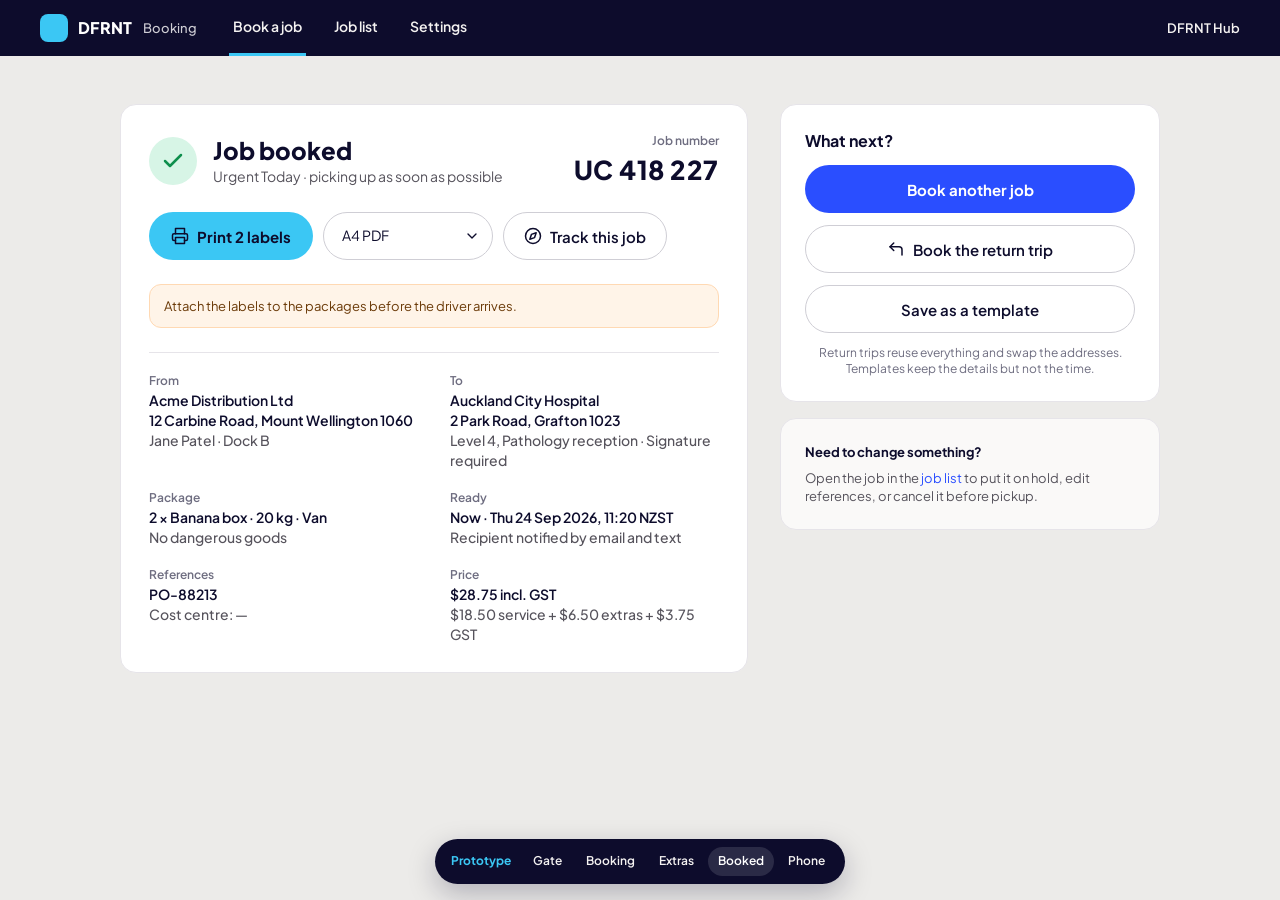
==== booked.html @ 65beafbd "Booking page redesign: clickable static prototype Co-Authored-By: Claude Fable 5.1 <noreply@anthropi" ====
<!doctype html>
<html lang="en">
<head>
<meta charset="utf-8">
<meta name="viewport" content="width=device-width, initial-scale=1">
<title>Job booked — DFRNT booking redesign</title>
<link rel="preconnect" href="https://fonts.googleapis.com">
<link href="https://fonts.googleapis.com/css2?family=Plus+Jakarta+Sans:wght@400;500;600;700;800&display=swap" rel="stylesheet">
<link rel="stylesheet" href="styles.css">
<style>
.k { font-size: 12px; color: var(--dd-secondary); font-weight: 600; }
.v { font-size: 14px; font-weight: 600; line-height: 20px; }
.v small { display: block; font-weight: 500; color: var(--dd-text-2); font-size: 14px; }
.facts { display: grid; grid-template-columns: 1fr 1fr; gap: 20px 32px; padding-top: 20px; border-top: 1px solid var(--dd-outline-variant); }
.bk { width: 100%; max-width: 1040px; display: grid; grid-template-columns: 1fr 380px; gap: 32px; align-items: start; }
@media (max-width: 960px) { .bk { grid-template-columns: 1fr; } }
@media (max-width: 560px) { .facts { grid-template-columns: 1fr; } }
</style>
</head>
<body>
<header class="topbar"><div class="brand"><div class="brand-mark"></div><span class="brand-name">DFRNT</span><span class="brand-app">Booking</span></div><nav class="nav"><a href="index.html" class="on">Book a job</a><a href="#">Job list</a><a href="#">Settings</a></nav><a href="#" class="hublink">DFRNT Hub</a></header>

<main class="page" style="padding-top: 48px">
  <div class="bk">
    <div class="card" style="padding: 28px; gap: 24px">
      <div style="display: flex; gap: 16px; align-items: center; flex-wrap: wrap">
        <div style="width: 48px; height: 48px; border-radius: 50%; background: #d7f5e6; display: flex; align-items: center; justify-content: center; flex-shrink: 0"><svg width="24" height="24" viewBox="0 0 24 24" fill="none" stroke="#0e8f4d" stroke-width="2.5" stroke-linecap="round" stroke-linejoin="round"><polyline points="20 6 9 17 4 12"/></svg></div>
        <div style="display: flex; flex-direction: column; gap: 2px"><h1 style="margin: 0; font-size: 24px; font-weight: 800; line-height: 30px">Job booked</h1><span style="font-size: 14px; color: var(--dd-text-2)">Urgent Today · picking up as soon as possible</span></div>
        <div style="margin-left: auto; text-align: right; display: flex; flex-direction: column; gap: 2px"><span class="k">Job number</span><span style="font-size: 26px; font-weight: 800; letter-spacing: .02em">UC 418 227</span></div>
      </div>

      <div style="display: flex; gap: 10px; flex-wrap: wrap">
        <a href="#" class="cta" style="width: auto; padding: 0 22px; height: 48px; font-size: 15px"><svg width="18" height="18" viewBox="0 0 24 24" fill="none" stroke="currentColor" stroke-width="2" stroke-linecap="round" stroke-linejoin="round"><polyline points="6 9 6 2 18 2 18 9"/><path d="M6 18H4a2 2 0 0 1-2-2v-5a2 2 0 0 1 2-2h16a2 2 0 0 1 2 2v5a2 2 0 0 1-2 2h-2"/><rect x="6" y="14" width="12" height="8"/></svg>Print 2 labels</a>
        <select class="sel" aria-label="Label size" style="width: 170px; height: 48px; border-radius: 999px; padding-left: 18px"><option>A4 PDF</option><option>100 × 174 mm</option><option>100 × 150 mm</option></select>
        <a href="#" class="ghost" style="height: 48px; padding: 0 20px; font-size: 15px"><svg width="18" height="18" viewBox="0 0 24 24" fill="none" stroke="currentColor" stroke-width="2" stroke-linecap="round" stroke-linejoin="round"><circle cx="12" cy="12" r="10"/><polygon points="16.24 7.76 14.12 14.12 7.76 16.24 9.88 9.88 16.24 7.76"/></svg>Track this job</a>
      </div>

      <div class="note">Attach the labels to the packages before the driver arrives.</div>

      <div class="facts">
        <div><div class="k">From</div><div class="v">Acme Distribution Ltd<br>12 Carbine Road, Mount Wellington 1060<small>Jane Patel · Dock B</small></div></div>
        <div><div class="k">To</div><div class="v">Auckland City Hospital<br>2 Park Road, Grafton 1023<small>Level 4, Pathology reception · Signature required</small></div></div>
        <div><div class="k">Package</div><div class="v">2 × Banana box · 20 kg · Van<small>No dangerous goods</small></div></div>
        <div><div class="k">Ready</div><div class="v">Now · Thu 24 Sep 2026, 11:20 NZST<small>Recipient notified by email and text</small></div></div>
        <div><div class="k">References</div><div class="v">PO-88213<small>Cost centre: —</small></div></div>
        <div><div class="k">Price</div><div class="v">$28.75 incl. GST<small>$18.50 service + $6.50 extras + $3.75 GST</small></div></div>
      </div>
    </div>

    <div style="display: flex; flex-direction: column; gap: 16px">
      <div class="card" style="gap: 12px">
        <h2 class="h" style="font-size: 16px">What next?</h2>
        <a href="index.html" class="pri" style="width: 100%">Book another job</a>
        <a href="index.html" class="ghost" style="width: 100%; height: 48px; font-size: 15px"><svg width="18" height="18" viewBox="0 0 24 24" fill="none" stroke="currentColor" stroke-width="2" stroke-linecap="round" stroke-linejoin="round"><polyline points="9 14 4 9 9 4"/><path d="M20 20v-7a4 4 0 0 0-4-4H4"/></svg>Book the return trip</a>
        <a href="#" class="ghost" style="width: 100%; height: 48px; font-size: 15px">Save as a template</a>
        <span class="hint" style="text-align: center">Return trips reuse everything and swap the addresses. Templates keep the details but not the time.</span>
      </div>
      <div class="card" style="gap: 8px; background: var(--dd-surface-low)">
        <span style="font-size: 13px; font-weight: 700">Need to change something?</span>
        <span style="font-size: 13px; color: var(--dd-text-2); line-height: 18px">Open the job in the <a href="#">job list</a> to put it on hold, edit references, or cancel it before pickup.</span>
      </div>
    </div>
  </div>
</main>

<nav class="proto" aria-label="Prototype screens"><strong>Prototype</strong><a href="gate.html">Gate</a><a href="index.html">Booking</a><a href="extras.html">Extras</a><a href="booked.html" class="on">Booked</a><a href="mobile.html">Phone</a></nav>
</body>
</html>
---- styles.css ----
/* DFRNT booking page redesign — prototype styles.
   Tokens are the product's own (Hub site.less, Feb 2026 rebrand). */
:root {
  --dd-primary: #2a4eff;
  --dd-primary-hover: #1f3fe0;
  --dd-primary-active: #1834c4;
  --dd-primary-container: #d4dcff;
  --dd-accent: #3bc7f4;
  --dd-ink: #0d0c2c;
  --dd-on-ink: #f4f2f1;
  --dd-surface: #ffffff;
  --dd-surface-dim: #ecebe9;
  --dd-surface-variant: #f4f2f1;
  --dd-surface-low: #faf9f8;
  --dd-secondary: #6e6d80;
  --dd-text-2: #56535c;
  --dd-outline: #cfced5;
  --dd-outline-variant: #e6e4e9;
  --dd-error: #dc3246;
  --dd-success-text: #0e8f4d;
  --dd-warning-text: #b45a0a;
}
* { box-sizing: border-box; }
html, body { margin: 0; }
body { font-family: 'Plus Jakarta Sans', -apple-system, BlinkMacSystemFont, 'Segoe UI', sans-serif; background: var(--dd-surface-dim); color: var(--dd-ink); font-size: 14px; line-height: 1.4; }
a { color: var(--dd-primary); text-decoration: none; }
a:hover { color: var(--dd-primary-hover); }
button { font: inherit; }
.hidden { display: none !important; }

/* top bar */
.topbar { height: 56px; background: var(--dd-ink); display: flex; align-items: center; padding: 0 40px; gap: 32px; }
.brand { display: flex; align-items: center; gap: 10px; }
.brand-mark { width: 28px; height: 28px; border-radius: 8px; background: var(--dd-accent); }
.brand-name { color: #fff; font-weight: 800; font-size: 16px; letter-spacing: .02em; }
.brand-app { color: var(--dd-outline); font-size: 13px; font-weight: 500; }
.nav { display: flex; gap: 24px; flex-grow: 1; }
.nav a { color: var(--dd-on-ink); font-size: 14px; font-weight: 600; padding: 0 4px; height: 56px; display: inline-flex; align-items: center; border-bottom: 3px solid transparent; }
.nav a.on { border-bottom-color: var(--dd-accent); }
.hublink { color: var(--dd-on-ink); font-size: 13px; font-weight: 600; display: inline-flex; align-items: center; gap: 6px; }

/* context bar */
.ctxbar { min-height: 56px; background: var(--dd-surface); border-bottom: 1px solid var(--dd-outline-variant); display: flex; align-items: center; padding: 8px 40px; gap: 16px; flex-wrap: wrap; }
.ctx-who { display: flex; align-items: center; gap: 10px; flex-grow: 1; font-size: 13px; flex-wrap: wrap; }
.ctx-tools { display: flex; align-items: center; gap: 8px; flex-wrap: wrap; }

/* layout */
.page { display: flex; justify-content: center; padding: 32px 40px 48px; }
.grid { width: 100%; max-width: 1280px; display: grid; grid-template-columns: minmax(0, 780px) 460px; gap: 40px; align-items: start; }
.form { display: flex; flex-direction: column; gap: 16px; margin: 0; min-width: 0; }
.rail { display: flex; flex-direction: column; gap: 16px; position: sticky; top: 16px; }
@media (max-width: 1180px) {
  .grid { grid-template-columns: 1fr; }
  .rail { position: static; }
}
@media (max-width: 720px) {
  .topbar, .ctxbar { padding-left: 16px; padding-right: 16px; }
  .page { padding: 16px; }
  .two { grid-template-columns: 1fr !important; }
  .three { grid-template-columns: 1fr !important; }
}

/* cards & fields */
.card { background: var(--dd-surface); border: 1px solid var(--dd-outline-variant); border-radius: 16px; padding: 24px; display: flex; flex-direction: column; gap: 16px; }
.h { margin: 0; font-size: 17px; font-weight: 700; line-height: 24px; }
.row-between { display: flex; align-items: center; justify-content: space-between; gap: 12px; }
.two { display: grid; grid-template-columns: 1fr 1fr; gap: 16px; }
.three { display: grid; grid-template-columns: 200px 160px 1fr; gap: 16px; align-items: end; }
.field { display: flex; flex-direction: column; gap: 6px; min-width: 0; }
.lbl { font-size: 13px; font-weight: 600; line-height: 18px; }
.req::after { content: " *"; color: var(--dd-error); }
.in, .sel, .ta { width: 100%; border: 1px solid var(--dd-outline); border-radius: 8px; font: inherit; font-size: 14px; color: var(--dd-ink); background: var(--dd-surface); }
.in, .sel { height: 44px; padding: 0 12px; }
.ta { min-height: 64px; padding: 10px 12px; resize: vertical; }
.in::placeholder, .ta::placeholder { color: #8a8899; }
.in:focus, .sel:focus, .ta:focus { outline: none; border-color: var(--dd-primary); box-shadow: 0 0 0 3px rgba(42,78,255,.12); }
.sel { padding-right: 36px; -webkit-appearance: none; appearance: none; background: var(--dd-surface) url("data:image/svg+xml;utf8,<svg xmlns='http://www.w3.org/2000/svg' width='16' height='16' viewBox='0 0 24 24' fill='none' stroke='%230d0c2c' stroke-width='2' stroke-linecap='round' stroke-linejoin='round'><polyline points='6 9 12 15 18 9'/></svg>") no-repeat right 12px center; }
.with-icon { position: relative; }
.with-icon svg { position: absolute; left: 12px; top: 14px; color: var(--dd-secondary); }
.with-icon .in { padding-left: 36px; }
.suffix { position: relative; }
.suffix span { position: absolute; right: 12px; top: 13px; font-size: 13px; color: var(--dd-secondary); }
.hint { font-size: 12px; color: var(--dd-secondary); line-height: 16px; }
.divider { height: 1px; background: var(--dd-outline-variant); }
.tag { font-size: 11px; font-weight: 700; color: var(--dd-primary-active); background: var(--dd-primary-container); border-radius: 999px; padding: 3px 8px; white-space: nowrap; }

/* controls */
.chip { height: 36px; padding: 0 14px; border-radius: 999px; border: 1px solid var(--dd-outline); background: var(--dd-surface); font-size: 13px; font-weight: 600; color: var(--dd-ink); cursor: pointer; display: inline-flex; align-items: center; gap: 6px; }
.chip.on { background: var(--dd-primary-container); border-color: var(--dd-primary); color: var(--dd-primary-active); }
.chips { display: flex; gap: 8px; flex-wrap: wrap; }
.seg { display: flex; background: var(--dd-surface-variant); border-radius: 10px; padding: 3px; gap: 2px; }
.seg button { flex: 1; height: 36px; border: 0; border-radius: 8px; background: transparent; font-size: 13px; font-weight: 600; color: var(--dd-text-2); cursor: pointer; }
.seg button.on { background: var(--dd-surface); color: var(--dd-ink); box-shadow: 0 1px 2px rgba(13,12,44,.08); }
.chk { display: flex; align-items: center; gap: 10px; font-size: 14px; font-weight: 500; cursor: pointer; }
.chk input { width: 18px; height: 18px; margin: 0; accent-color: var(--dd-primary); }
.disc { border: 1px solid var(--dd-outline-variant); border-radius: 12px; padding: 16px; background: var(--dd-surface-low); display: flex; flex-direction: column; gap: 12px; }
.step { height: 44px; border: 1px solid var(--dd-outline); border-radius: 8px; display: flex; align-items: center; overflow: hidden; background: var(--dd-surface); }
.step button { width: 44px; height: 44px; border: 0; background: transparent; font-size: 18px; cursor: pointer; color: var(--dd-ink); }
.step span { flex: 1; text-align: center; font-size: 14px; font-weight: 600; }
.icn { width: 40px; height: 40px; border-radius: 50%; border: 1px solid var(--dd-outline); background: var(--dd-surface); display: inline-flex; align-items: center; justify-content: center; cursor: pointer; color: var(--dd-ink); flex-shrink: 0; }
.swap { display: flex; align-items: center; gap: 12px; padding: 0 24px; margin: -8px 0; }
.swap .line { flex-grow: 1; height: 1px; background: var(--dd-outline-variant); }
.cta { height: 52px; border: 0; border-radius: 999px; background: var(--dd-accent); color: var(--dd-ink); font-size: 16px; font-weight: 700; cursor: pointer; width: 100%; display: flex; align-items: center; justify-content: center; gap: 8px; }
.cta:hover { filter: brightness(.96); color: var(--dd-ink); }
.pri { height: 48px; border: 0; border-radius: 999px; background: var(--dd-primary); color: #fff; font-size: 15px; font-weight: 700; cursor: pointer; display: inline-flex; align-items: center; justify-content: center; padding: 0 22px; gap: 8px; }
.pri:hover { background: var(--dd-primary-hover); color: #fff; }
.ghost { height: 40px; padding: 0 16px; border-radius: 999px; border: 1px solid var(--dd-outline); background: var(--dd-surface); font-size: 13px; font-weight: 600; color: var(--dd-ink); cursor: pointer; display: inline-flex; align-items: center; justify-content: center; gap: 8px; }
.ghost:hover { background: var(--dd-surface-variant); color: var(--dd-ink); }
.ghost.quiet { border-color: transparent; color: var(--dd-secondary); }

/* services */
.svc { display: flex; gap: 12px; padding: 14px; border: 1px solid var(--dd-outline-variant); border-radius: 12px; background: var(--dd-surface); cursor: pointer; text-align: left; width: 100%; align-items: flex-start; color: var(--dd-ink); }
.svc.on { border-color: var(--dd-primary); box-shadow: 0 0 0 2px rgba(42,78,255,.15); }
.svc-icon { width: 40px; height: 40px; border-radius: 10px; background: var(--dd-surface-variant); display: flex; align-items: center; justify-content: center; flex-shrink: 0; }
.svc-body { flex-grow: 1; display: flex; flex-direction: column; gap: 3px; min-width: 0; }
.svc-top { display: flex; justify-content: space-between; align-items: baseline; gap: 8px; }
.svc-name { font-size: 14px; font-weight: 700; }
.svc-price { font-size: 15px; font-weight: 700; }
.svc-desc { font-size: 12px; color: var(--dd-text-2); }
.avail { display: inline-flex; align-items: center; gap: 6px; font-size: 12px; font-weight: 600; }
.avail.ok { color: var(--dd-success-text); }
.avail.slow { color: var(--dd-warning-text); }
.dot { width: 8px; height: 8px; border-radius: 50%; display: inline-block; background: currentColor; }
.extras { display: flex; justify-content: space-between; align-items: center; padding: 12px 14px; border: 1px dashed var(--dd-outline); border-radius: 12px; gap: 12px; }
.totals { display: flex; flex-direction: column; gap: 6px; padding-top: 8px; border-top: 1px solid var(--dd-outline-variant); }
.totals .l { display: flex; justify-content: space-between; font-size: 13px; color: var(--dd-text-2); }
.totals .t { display: flex; justify-content: space-between; font-size: 18px; font-weight: 800; padding-top: 6px; }
.mapcard { padding: 0; overflow: hidden; gap: 0; }
.mapcard svg { display: block; width: 100%; height: auto; background: var(--dd-surface-variant); }
.mapfoot { display: flex; justify-content: space-between; padding: 12px 16px; font-size: 13px; }

/* notes */
.note { padding: 12px 14px; border-radius: 12px; background: #fff4e8; border: 1px solid #ffd9b3; font-size: 13px; color: #6b3a08; line-height: 18px; display: flex; gap: 10px; }

/* prototype bar */
.proto { position: fixed; left: 50%; bottom: 16px; transform: translateX(-50%); background: var(--dd-ink); color: var(--dd-on-ink); border-radius: 999px; padding: 8px 10px 8px 16px; display: flex; align-items: center; gap: 4px; font-size: 12px; box-shadow: 0 10px 28px rgba(13,12,44,.25); z-index: 50; max-width: calc(100vw - 32px); flex-wrap: wrap; justify-content: center; }
.proto strong { margin-right: 8px; font-weight: 700; color: var(--dd-accent); }
.proto a { color: var(--dd-on-ink); padding: 6px 10px; border-radius: 999px; font-weight: 600; }
.proto a.on, .proto a:hover { background: rgba(255,255,255,.12); color: #fff; }
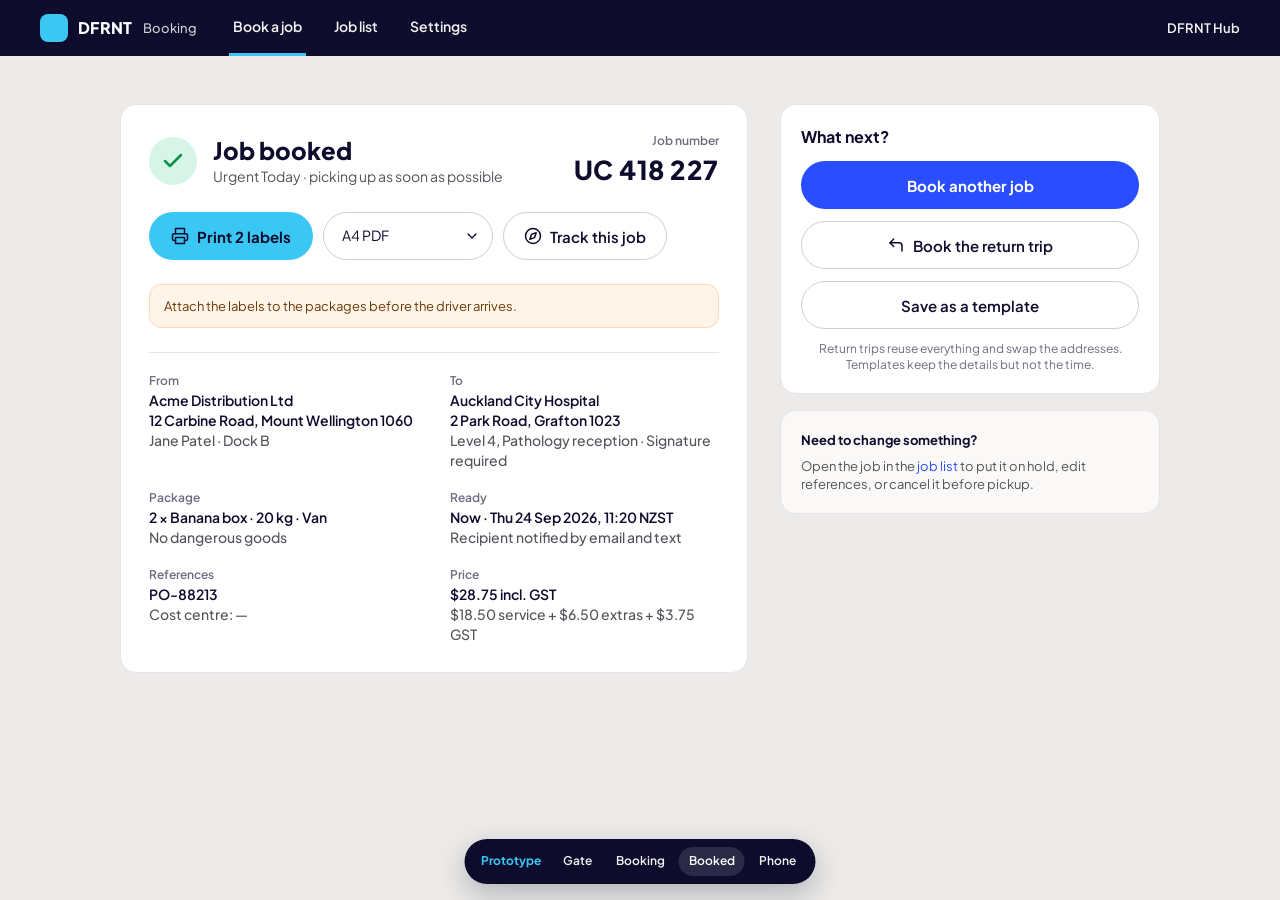
==== commit 73e3089a: "Route side by side and collapsed; extras inline under the selected service; tracking and active jobs" ====
--- a/booked.html
+++ b/booked.html
@@ -63,6 +63,6 @@
   </div>
 </main>
 
-<nav class="proto" aria-label="Prototype screens"><strong>Prototype</strong><a href="gate.html">Gate</a><a href="index.html">Booking</a><a href="extras.html">Extras</a><a href="booked.html" class="on">Booked</a><a href="mobile.html">Phone</a></nav>
+<nav class="proto" aria-label="Prototype screens"><strong>Prototype</strong><a href="gate.html">Gate</a><a href="index.html">Booking</a><a href="booked.html" class="on">Booked</a><a href="mobile.html">Phone</a></nav>
 </body>
 </html>
--- a/styles.css
+++ b/styles.css
@@ -137,3 +137,85 @@
 .proto strong { margin-right: 8px; font-weight: 700; color: var(--dd-accent); }
 .proto a { color: var(--dd-on-ink); padding: 6px 10px; border-radius: 999px; font-weight: 600; }
 .proto a.on, .proto a:hover { background: rgba(255,255,255,.12); color: #fff; }
+
+/* extras side sheet (lives inside index.html, opened from the rail) */
+.backdrop { position: fixed; inset: 0; background: rgba(13,12,44,.45); z-index: 60; }
+.sheet { position: fixed; top: 0; right: 0; bottom: 0; width: 640px; max-width: 100vw; background: #fff; box-shadow: 0 16px 40px rgba(13,12,44,.16); display: flex; flex-direction: column; z-index: 70; }
+.sheet-head { display: flex; align-items: flex-start; justify-content: space-between; padding: 28px 32px 16px; gap: 16px; }
+.sheet-tabs { display: flex; gap: 8px; padding: 0 32px 16px; flex-wrap: wrap; }
+.sheet-body { flex-grow: 1; overflow: auto; padding: 0 32px; display: flex; flex-direction: column; gap: 8px; }
+.sheet-foot { border-top: 1px solid var(--dd-outline-variant); padding: 20px 32px 28px; display: flex; flex-direction: column; gap: 14px; }
+.xrow { display: grid; grid-template-columns: 28px 1fr 150px 90px; gap: 14px; align-items: start; padding: 14px 12px; border-radius: 12px; border: 1px solid var(--dd-outline-variant); cursor: pointer; }
+.xrow.on { border-color: var(--dd-primary); background: #f7f8ff; }
+.xrow input[type=checkbox] { width: 18px; height: 18px; margin: 2px 0 0; accent-color: var(--dd-primary); }
+.xrow .amt { font-size: 14px; font-weight: 700; text-align: right; }
+.xrow:not(.on) .amt { font-weight: 400; color: var(--dd-secondary); }
+.badge { font-size: 10px; font-weight: 800; letter-spacing: .04em; border-radius: 999px; padding: 3px 7px; margin-left: 8px; vertical-align: middle; }
+.mini { height: 36px; border: 1px solid var(--dd-outline); border-radius: 8px; padding: 0 10px; font: inherit; font-size: 14px; width: 72px; }
+.tab { height: 36px; padding: 0 14px; border-radius: 999px; border: 1px solid var(--dd-outline); background: #fff; font-size: 13px; font-weight: 600; color: var(--dd-ink); cursor: pointer; }
+.tab.on { background: var(--dd-primary-container); border-color: var(--dd-primary); color: var(--dd-primary-active); }
+@media (max-width: 720px) { .xrow { grid-template-columns: 28px 1fr 80px; } .xrow .calc { display: none; } .sheet-head, .sheet-tabs, .sheet-body, .sheet-foot { padding-left: 16px; padding-right: 16px; } }
+
+/* ---- revision 2: tighter, side-by-side route, progressive disclosure ---- */
+.grid { max-width: 1200px; grid-template-columns: minmax(0, 1fr) 400px; gap: 28px; }
+.card { padding: 20px; gap: 14px; transition: border-color .15s, box-shadow .15s; }
+.card:focus-within { border-color: var(--dd-primary); box-shadow: 0 0 0 3px rgba(42,78,255,.10); }
+.form { gap: 12px; }
+.rail { gap: 12px; }
+.card-toggle { display: flex; align-items: center; gap: 12px; width: 100%; border: 0; background: transparent; padding: 0; text-align: left; cursor: pointer; color: var(--dd-ink); }
+.card-toggle .h { flex-shrink: 0; }
+.card-toggle .sum { flex-grow: 1; font-size: 13px; color: var(--dd-text-2); overflow: hidden; text-overflow: ellipsis; white-space: nowrap; }
+.card-toggle .chev { transition: transform .15s; color: var(--dd-secondary); flex-shrink: 0; }
+.card.open .card-toggle .chev { transform: rotate(180deg); }
+.card-body { display: flex; flex-direction: column; gap: 14px; }
+
+/* route: pick up and deliver to side by side */
+.route-grid { display: grid; grid-template-columns: minmax(0, 1fr) 40px minmax(0, 1fr); gap: 12px; align-items: start; }
+.route-grid .icn { margin-top: 26px; }
+@media (max-width: 860px) { .route-grid { grid-template-columns: 1fr; } .route-grid .icn { margin: -4px auto; transform: rotate(90deg); } }
+.addr { display: flex; flex-direction: column; gap: 10px; min-width: 0; }
+.addr-line { display: flex; gap: 12px; align-items: flex-start; width: 100%; border: 1px solid var(--dd-outline-variant); background: var(--dd-surface-low); border-radius: 12px; padding: 12px 14px; text-align: left; cursor: pointer; color: var(--dd-ink); min-height: 76px; }
+.addr-line:hover { border-color: var(--dd-outline); background: var(--dd-surface-variant); }
+.addr-line .pin { width: 28px; height: 28px; border-radius: 50%; display: flex; align-items: center; justify-content: center; flex-shrink: 0; margin-top: 2px; }
+.pin.from { background: var(--dd-ink); color: #fff; }
+.pin.to { background: var(--dd-accent); color: var(--dd-ink); }
+.addr-line .txt { display: flex; flex-direction: column; gap: 2px; min-width: 0; flex-grow: 1; }
+.addr-k { font-size: 11px; font-weight: 700; letter-spacing: .04em; text-transform: uppercase; color: var(--dd-secondary); }
+.addr-main { font-size: 14px; font-weight: 700; line-height: 20px; }
+.addr-sub { font-size: 12px; color: var(--dd-text-2); overflow: hidden; text-overflow: ellipsis; white-space: nowrap; }
+.addr-line .edit { font-size: 12px; font-weight: 600; color: var(--dd-primary); flex-shrink: 0; margin-top: 4px; }
+.addr-form { display: flex; flex-direction: column; gap: 12px; padding: 14px; border: 1px solid var(--dd-primary); border-radius: 12px; background: #fff; }
+.addr-form .two { gap: 12px; }
+.link { border: 0; background: transparent; padding: 0; color: var(--dd-primary); font-size: 13px; font-weight: 600; cursor: pointer; }
+.link:hover { color: var(--dd-primary-hover); }
+
+/* package row */
+.pkg-row { display: grid; grid-template-columns: minmax(0, 1fr) 130px 150px; gap: 12px; }
+@media (max-width: 720px) { .pkg-row { grid-template-columns: 1fr 1fr; } .pkg-row .field:first-child { grid-column: 1 / -1; } }
+.pkg-more { display: flex; gap: 20px; flex-wrap: wrap; align-items: center; }
+
+/* package + when side by side on wide screens */
+.pair { display: grid; grid-template-columns: 3fr 2fr; gap: 12px; align-items: start; }
+@media (max-width: 1000px) { .pair { grid-template-columns: 1fr; } }
+
+/* active jobs strip in the rail */
+.jobs { display: flex; flex-direction: column; gap: 8px; }
+.job { display: grid; grid-template-columns: 8px 1fr auto; gap: 10px; align-items: center; font-size: 13px; }
+.job .st { font-size: 12px; color: var(--dd-text-2); white-space: nowrap; }
+.job .dot { width: 8px; height: 8px; }
+.dot.go { color: var(--dd-success-text); } .dot.wait { color: var(--dd-warning-text); } .dot.done { color: var(--dd-secondary); }
+
+/* ---- revision 3: extras inline under the selected service ---- */
+.svc.on { border-bottom-left-radius: 0; border-bottom-right-radius: 0; }
+.svc-x { border: 1px solid var(--dd-primary); border-top: 0; border-radius: 0 0 12px 12px; background: var(--dd-surface-low); padding: 10px 12px 12px; display: flex; flex-direction: column; gap: 4px; margin-top: -8px; box-shadow: 0 0 0 2px rgba(42,78,255,.15); clip-path: inset(0 -3px -3px -3px); }
+.svc-x .k { font-size: 11px; font-weight: 700; letter-spacing: .04em; text-transform: uppercase; color: var(--dd-secondary); padding: 4px 0 6px; }
+.xr { display: grid; grid-template-columns: 18px 1fr auto; gap: 10px; align-items: center; min-height: 34px; font-size: 13px; cursor: pointer; border-radius: 8px; padding: 0 6px; }
+.xr:hover { background: var(--dd-surface-variant); }
+.xr input { width: 16px; height: 16px; margin: 0; accent-color: var(--dd-primary); }
+.xr .nm { display: flex; align-items: center; gap: 6px; min-width: 0; flex-wrap: wrap; }
+.xr .amt { font-weight: 700; }
+.xr:not(.on) .amt { font-weight: 400; color: var(--dd-secondary); }
+.xr .badge { margin-left: 0; }
+.xr.quiet { cursor: default; opacity: .75; }
+.xr .why { font-size: 11px; color: var(--dd-secondary); flex-basis: 100%; }
+.svc-x .mini { height: 28px; width: 56px; font-size: 13px; padding: 0 8px; }
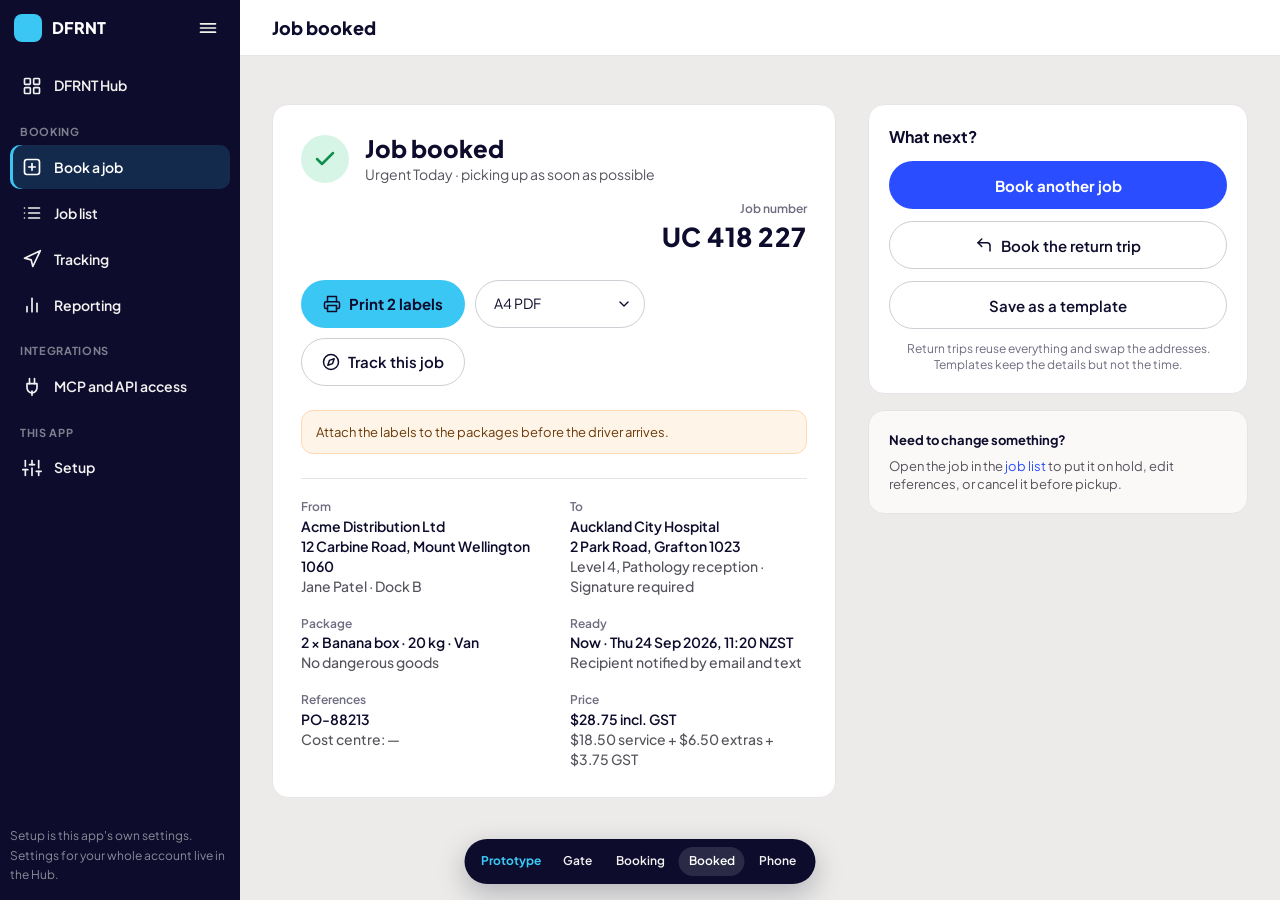
==== commit f9a2efdc: "Left expandable menu on every page; When to the rail; wide services with breakdown; vehicle from pac" ====
--- a/booked.html
+++ b/booked.html
@@ -6,7 +6,7 @@
 <title>Job booked — DFRNT booking redesign</title>
 <link rel="preconnect" href="https://fonts.googleapis.com">
 <link href="https://fonts.googleapis.com/css2?family=Plus+Jakarta+Sans:wght@400;500;600;700;800&display=swap" rel="stylesheet">
-<link rel="stylesheet" href="styles.css">
+<link rel="stylesheet" href="styles.css?v=7">
 <style>
 .k { font-size: 12px; color: var(--dd-secondary); font-weight: 600; }
 .v { font-size: 14px; font-weight: 600; line-height: 20px; }
@@ -18,7 +18,28 @@
 </style>
 </head>
 <body>
-<header class="topbar"><div class="brand"><div class="brand-mark"></div><span class="brand-name">DFRNT</span><span class="brand-app">Booking</span></div><nav class="nav"><a href="index.html" class="on">Book a job</a><a href="#">Job list</a><a href="#">Settings</a></nav><a href="#" class="hublink">DFRNT Hub</a></header>
+<div class="shell">
+<aside class="side" id="side">
+  <div class="side-top">
+    <div class="brand"><div class="brand-mark"></div><span class="brand-name">DFRNT</span></div>
+    <button type="button" class="side-toggle" id="side-toggle" aria-label="Collapse menu" title="Collapse menu"><svg width="20" height="20" viewBox="0 0 24 24" fill="none" stroke="currentColor" stroke-width="2" stroke-linecap="round"><line x1="3" y1="7" x2="21" y2="7"/><line x1="3" y1="12" x2="21" y2="12"/><line x1="3" y1="17" x2="21" y2="17"/></svg></button>
+  </div>
+  <nav class="side-nav" aria-label="Main">
+    <a href="#" class="side-item" title="DFRNT Hub"><svg width="20" height="20" viewBox="0 0 24 24" fill="none" stroke="currentColor" stroke-width="2" stroke-linecap="round" stroke-linejoin="round"><rect x="3" y="3" width="7" height="7" rx="1"/><rect x="14" y="3" width="7" height="7" rx="1"/><rect x="3" y="14" width="7" height="7" rx="1"/><rect x="14" y="14" width="7" height="7" rx="1"/></svg><span class="side-label">DFRNT Hub</span></a>
+    <span class="side-sec">Booking</span>
+    <a href="index.html" class="side-item on" title="Book a job"><svg width="20" height="20" viewBox="0 0 24 24" fill="none" stroke="currentColor" stroke-width="2" stroke-linecap="round" stroke-linejoin="round"><rect x="3" y="3" width="18" height="18" rx="3"/><line x1="12" y1="8" x2="12" y2="16"/><line x1="8" y1="12" x2="16" y2="12"/></svg><span class="side-label">Book a job</span></a>
+    <a href="#" class="side-item" title="Job list"><svg width="20" height="20" viewBox="0 0 24 24" fill="none" stroke="currentColor" stroke-width="2" stroke-linecap="round" stroke-linejoin="round"><line x1="8" y1="6" x2="21" y2="6"/><line x1="8" y1="12" x2="21" y2="12"/><line x1="8" y1="18" x2="21" y2="18"/><line x1="3" y1="6" x2="3.01" y2="6"/><line x1="3" y1="12" x2="3.01" y2="12"/><line x1="3" y1="18" x2="3.01" y2="18"/></svg><span class="side-label">Job list</span></a>
+    <a href="#" class="side-item" title="Tracking"><svg width="20" height="20" viewBox="0 0 24 24" fill="none" stroke="currentColor" stroke-width="2" stroke-linecap="round" stroke-linejoin="round"><polygon points="3 11 22 2 13 21 11 13 3 11"/></svg><span class="side-label">Tracking</span></a>
+    <a href="#" class="side-item" title="Reporting"><svg width="20" height="20" viewBox="0 0 24 24" fill="none" stroke="currentColor" stroke-width="2" stroke-linecap="round" stroke-linejoin="round"><line x1="18" y1="20" x2="18" y2="10"/><line x1="12" y1="20" x2="12" y2="4"/><line x1="6" y1="20" x2="6" y2="14"/></svg><span class="side-label">Reporting</span></a>
+    <span class="side-sec">Integrations</span>
+    <a href="#" class="side-item" title="MCP and API access"><svg width="20" height="20" viewBox="0 0 24 24" fill="none" stroke="currentColor" stroke-width="2" stroke-linecap="round" stroke-linejoin="round"><path d="M12 22v-5"/><path d="M9 8V2"/><path d="M15 8V2"/><path d="M18 8v5a6 6 0 0 1-12 0V8z"/></svg><span class="side-label">MCP and API access</span></a>
+    <span class="side-sec">This app</span>
+    <a href="#" class="side-item" title="Setup"><svg width="20" height="20" viewBox="0 0 24 24" fill="none" stroke="currentColor" stroke-width="2" stroke-linecap="round" stroke-linejoin="round"><line x1="4" y1="21" x2="4" y2="14"/><line x1="4" y1="10" x2="4" y2="3"/><line x1="12" y1="21" x2="12" y2="12"/><line x1="12" y1="8" x2="12" y2="3"/><line x1="20" y1="21" x2="20" y2="16"/><line x1="20" y1="12" x2="20" y2="3"/><line x1="1" y1="14" x2="7" y2="14"/><line x1="9" y1="8" x2="15" y2="8"/><line x1="17" y1="16" x2="23" y2="16"/></svg><span class="side-label">Setup</span></a>
+  </nav>
+  <div class="side-foot"><span class="hint side-label" style="color: rgba(244,242,241,.55)">Setup is this app's own settings. Settings for your whole account live in the Hub.</span></div>
+</aside>
+<div class="content">
+  <header class="topbar2"><button type="button" class="icn mobile-menu" aria-label="Menu" id="mobile-menu"><svg width="20" height="20" viewBox="0 0 24 24" fill="none" stroke="currentColor" stroke-width="2" stroke-linecap="round"><line x1="3" y1="7" x2="21" y2="7"/><line x1="3" y1="12" x2="21" y2="12"/><line x1="3" y1="17" x2="21" y2="17"/></svg></button><h1>Job booked</h1></header>
 
 <main class="page" style="padding-top: 48px">
   <div class="bk">
@@ -62,7 +83,12 @@
     </div>
   </div>
 </main>
+</div>
+</div>
 
 <nav class="proto" aria-label="Prototype screens"><strong>Prototype</strong><a href="gate.html">Gate</a><a href="index.html">Booking</a><a href="booked.html" class="on">Booked</a><a href="mobile.html">Phone</a></nav>
+<script>
+(function(){var s=document.getElementById('side');var p=null;try{p=localStorage.getItem('side')}catch(e){}s.classList.toggle('closed',p?p==='closed':innerWidth<1280);document.getElementById('side-toggle').addEventListener('click',function(){var c=!s.classList.contains('closed');s.classList.toggle('closed',c);try{localStorage.setItem('side',c?'closed':'open')}catch(e){}});var m=document.getElementById('mobile-menu');if(m)m.addEventListener('click',function(){s.style.display=s.style.display==='flex'?'':'flex';s.classList.remove('closed')});})();
+</script>
 </body>
 </html>
--- a/styles.css
+++ b/styles.css
@@ -219,3 +219,84 @@
 .xr.quiet { cursor: default; opacity: .75; }
 .xr .why { font-size: 11px; color: var(--dd-secondary); flex-basis: 100%; }
 .svc-x .mini { height: 28px; width: 56px; font-size: 13px; padding: 0 8px; }
+
+/* breakpoints keyed to the form column's own width, not the window */
+.form { container-type: inline-size; }
+@container (max-width: 760px) {
+  .pair { grid-template-columns: 1fr; }
+}
+@container (max-width: 560px) {
+  .route-grid { grid-template-columns: 1fr; }
+  .route-grid .icn { margin: -4px auto; transform: rotate(90deg); }
+  .pkg-row { grid-template-columns: 1fr 1fr; }
+  .pkg-row .field:first-child { grid-column: 1 / -1; }
+}
+.addr-main { overflow-wrap: anywhere; }
+
+/* package size gets its own row so preset names never truncate */
+.pkg-row { grid-template-columns: 1fr 1fr; }
+.pkg-row .field:first-child { grid-column: 1 / -1; }
+
+/* ---- revision 4: left expandable menu, wide services, rail = jobs / map / when / summary ---- */
+.shell { display: flex; min-height: 100vh; }
+.side { width: 240px; flex-shrink: 0; background: var(--dd-ink); color: var(--dd-on-ink); position: sticky; top: 0; height: 100vh; display: flex; flex-direction: column; transition: width .2s cubic-bezier(.4,0,.2,1); overflow: hidden; }
+.side.closed { width: 64px; }
+.side-top { height: 56px; display: flex; align-items: center; gap: 10px; padding: 0 14px; flex-shrink: 0; }
+.side-top .brand-name { white-space: nowrap; }
+.side-toggle { margin-left: auto; width: 36px; height: 36px; border: 0; border-radius: 50%; background: transparent; color: var(--dd-on-ink); cursor: pointer; display: inline-flex; align-items: center; justify-content: center; flex-shrink: 0; }
+.side-toggle:hover { background: rgba(255,255,255,.12); }
+.side.closed .side-top { padding: 0 14px; }
+.side.closed .side-top .brand, .side.closed .side-label, .side.closed .side-sec { display: none; }
+.side.closed .side-toggle { margin: 0 auto; }
+.side-nav { display: flex; flex-direction: column; gap: 2px; padding: 8px 10px; }
+.side-sec { font-size: 11px; font-weight: 700; letter-spacing: .06em; text-transform: uppercase; color: rgba(244,242,241,.5); padding: 14px 10px 4px; white-space: nowrap; }
+.side-item { display: flex; align-items: center; gap: 12px; height: 44px; padding: 0 12px; border-radius: 10px; color: var(--dd-on-ink); font-size: 14px; font-weight: 600; white-space: nowrap; }
+.side-item svg { flex-shrink: 0; }
+.side-item:hover { background: rgba(255,255,255,.10); color: #fff; }
+.side-item.on { background: rgba(59,199,244,.16); color: #fff; box-shadow: inset 3px 0 0 var(--dd-accent); }
+.side.closed .side-item { padding: 0; justify-content: center; }
+.side-foot { margin-top: auto; padding: 12px 10px 16px; }
+.content { flex-grow: 1; min-width: 0; display: flex; flex-direction: column; }
+.topbar2 { height: 56px; background: var(--dd-surface); border-bottom: 1px solid var(--dd-outline-variant); display: flex; align-items: center; padding: 0 32px; gap: 16px; }
+.topbar2 h1 { margin: 0; font-size: 18px; font-weight: 800; }
+.ctxbar { padding-left: 32px; padding-right: 32px; }
+.page { padding-left: 32px; padding-right: 32px; }
+.grid { max-width: 1240px; grid-template-columns: minmax(0, 1fr) 380px; gap: 24px; }
+@media (max-width: 1100px) { .grid { grid-template-columns: 1fr; } .rail { position: static; } }
+@media (max-width: 900px) { .side { display: none; } .mobile-menu { display: inline-flex; } }
+.mobile-menu { display: none; }
+
+/* vehicle derived from the package */
+.veh-line { display: flex; align-items: center; gap: 8px; flex-wrap: wrap; font-size: 13px; }
+.veh-line strong { font-weight: 700; }
+
+/* services, wide */
+.srow { display: grid; grid-template-columns: 40px minmax(0, 1fr) 190px 90px; gap: 14px; align-items: center; padding: 12px 14px; border: 1px solid var(--dd-outline-variant); border-radius: 12px; background: var(--dd-surface); cursor: pointer; text-align: left; width: 100%; color: var(--dd-ink); }
+.srow.on { border-color: var(--dd-primary); box-shadow: 0 0 0 2px rgba(42,78,255,.15); border-bottom-left-radius: 0; border-bottom-right-radius: 0; }
+.srow .svc-price { text-align: right; font-size: 16px; }
+@media (max-width: 720px) { .srow { grid-template-columns: 40px minmax(0, 1fr) 80px; } .srow .avail { grid-column: 2; } }
+.sdetail { border: 1px solid var(--dd-primary); border-top: 0; border-radius: 0 0 12px 12px; background: var(--dd-surface-low); padding: 12px 14px; display: grid; grid-template-columns: 1fr 1fr; gap: 12px 24px; margin-top: -8px; box-shadow: 0 0 0 2px rgba(42,78,255,.15); clip-path: inset(0 -3px -3px -3px); }
+@media (max-width: 720px) { .sdetail { grid-template-columns: 1fr; } }
+.sdetail .k { font-size: 11px; font-weight: 700; letter-spacing: .04em; text-transform: uppercase; color: var(--dd-secondary); padding-bottom: 6px; }
+.bd { display: flex; justify-content: space-between; font-size: 13px; padding: 3px 0; }
+.bd.t { font-weight: 700; border-top: 1px solid var(--dd-outline-variant); margin-top: 4px; padding-top: 6px; }
+.xsum { display: flex; align-items: center; justify-content: space-between; gap: 10px; font-size: 13px; }
+.xsum .link { white-space: nowrap; }
+.xlist { display: flex; flex-direction: column; gap: 2px; padding-top: 6px; }
+.svc-x { border: 0; box-shadow: none; clip-path: none; margin: 0; padding: 0; background: transparent; }
+
+/* jobs mini-list */
+.jobs-filters { display: grid; grid-template-columns: 1fr; gap: 6px; }
+.in.sm, .sel.sm { height: 36px; font-size: 13px; }
+.dates { display: grid; grid-template-columns: 1fr auto 1fr; gap: 6px; align-items: center; }
+.jrow { display: grid; grid-template-columns: 8px minmax(0, 1fr) auto 28px; gap: 10px; align-items: center; font-size: 13px; position: relative; padding: 4px 0; }
+.jrow .who { overflow: hidden; text-overflow: ellipsis; white-space: nowrap; }
+.jrow .st { font-size: 12px; color: var(--dd-text-2); white-space: nowrap; }
+.jmenu { width: 28px; height: 28px; border-radius: 50%; border: 0; background: transparent; color: var(--dd-secondary); cursor: pointer; display: inline-flex; align-items: center; justify-content: center; }
+.jmenu:hover { background: var(--dd-surface-variant); color: var(--dd-ink); }
+.jpop { position: absolute; right: 0; top: 32px; z-index: 5; background: #fff; border: 1px solid var(--dd-outline); border-radius: 10px; box-shadow: 0 6px 20px rgba(13,12,44,.10); display: flex; flex-direction: column; padding: 6px; min-width: 160px; }
+.jpop a { padding: 8px 10px; border-radius: 6px; font-size: 13px; font-weight: 600; color: var(--dd-ink); }
+.jpop a:hover { background: var(--dd-surface-variant); }
+
+/* summary in the rail */
+.summary .t { font-size: 20px; }
